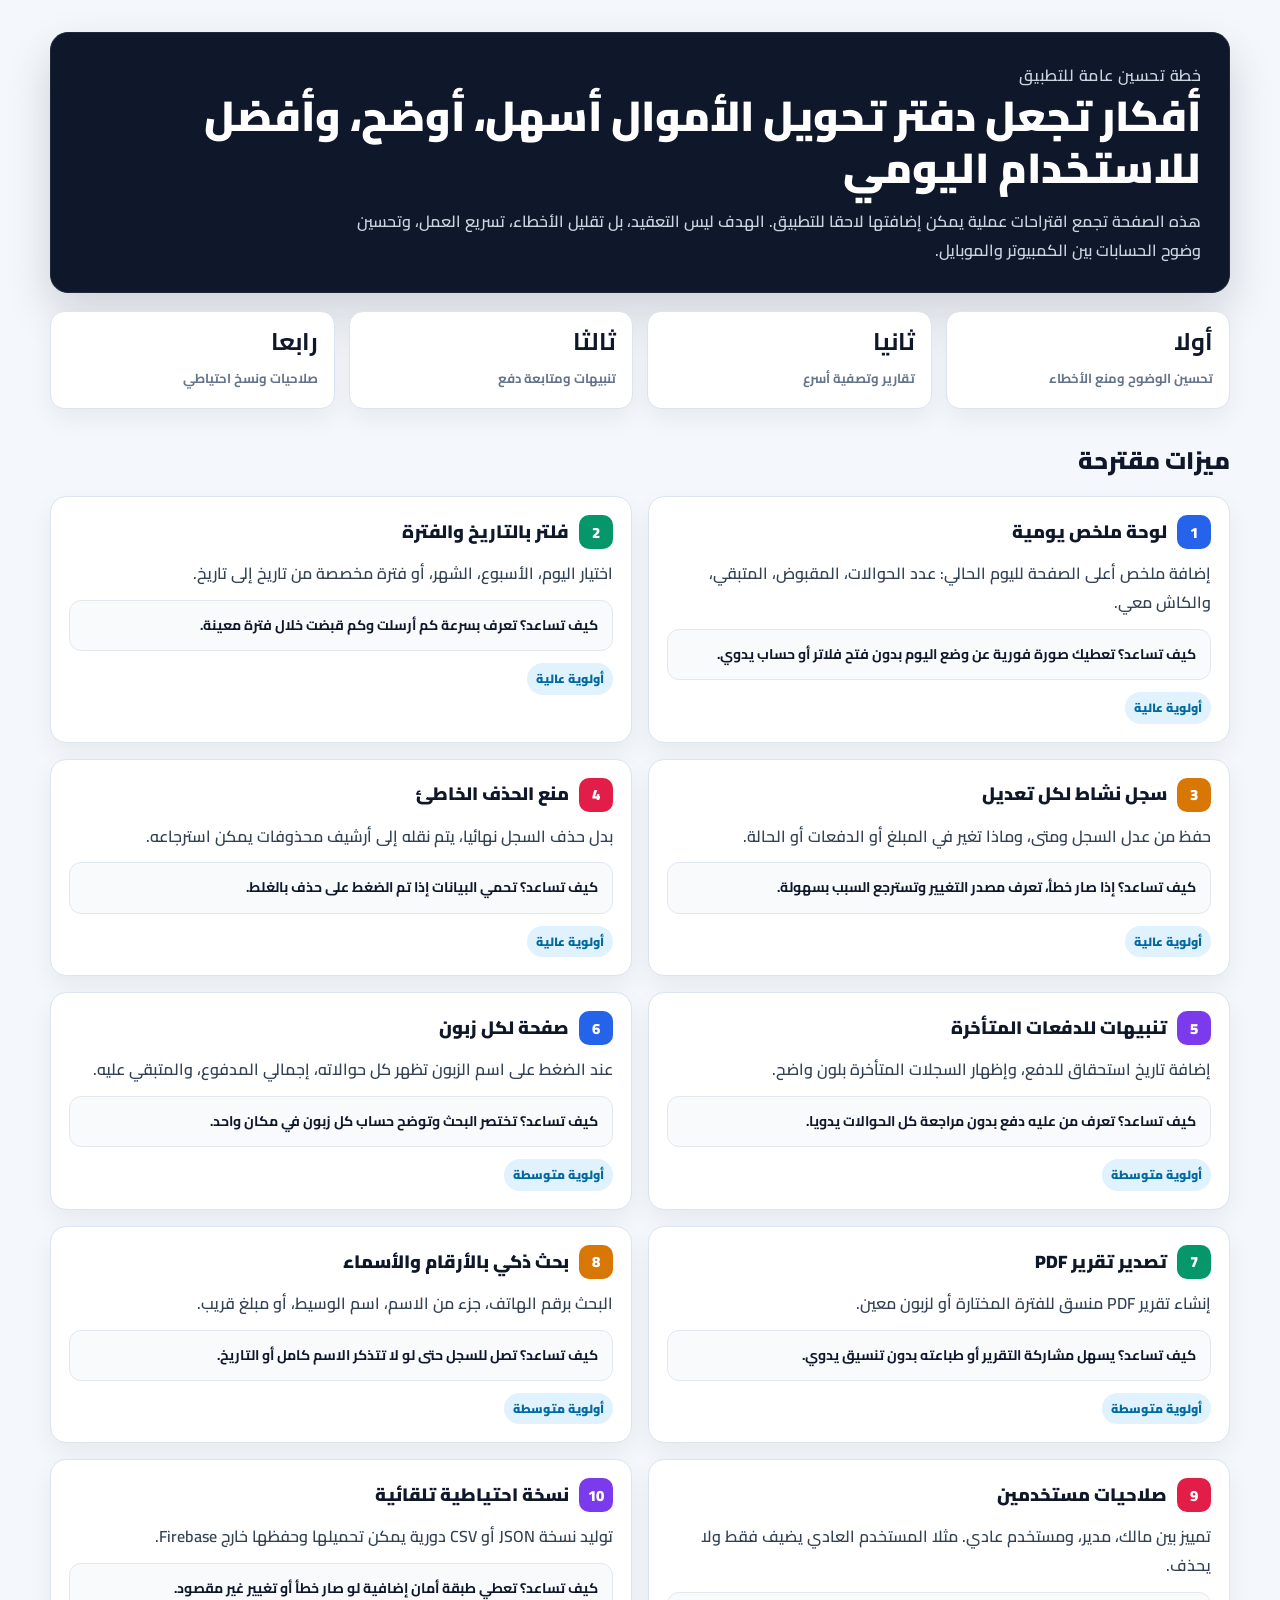
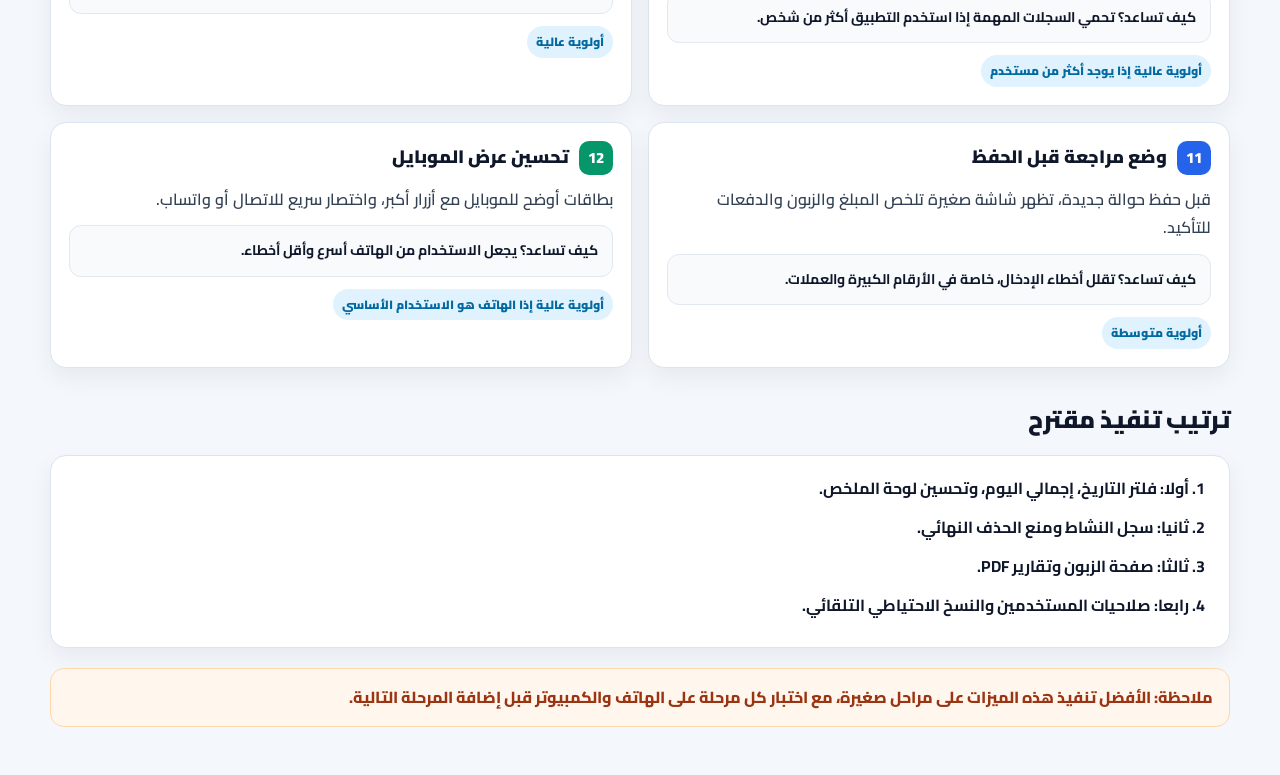
==== future-improvements.html @ 14aafd57 "Add future improvements ideas page" ====
<!DOCTYPE html>
<html lang="ar" dir="rtl">
<head>
    <meta charset="UTF-8">
    <meta name="viewport" content="width=device-width, initial-scale=1.0">
    <title>أفكار تطوير دفتر تحويل الأموال</title>
    <link rel="preconnect" href="https://fonts.googleapis.com">
    <link rel="preconnect" href="https://fonts.gstatic.com" crossorigin>
    <link href="https://fonts.googleapis.com/css2?family=Cairo:wght@400;600;700;800;900&display=swap" rel="stylesheet">
    <style>
        :root {
            --bg: #f4f7fb;
            --card: #ffffff;
            --ink: #0f172a;
            --muted: #64748b;
            --line: #dbe4f0;
            --blue: #2563eb;
            --emerald: #059669;
            --amber: #d97706;
            --rose: #e11d48;
            --violet: #7c3aed;
        }

        * { box-sizing: border-box; }
        body {
            margin: 0;
            font-family: "Cairo", Arial, sans-serif;
            background: var(--bg);
            color: var(--ink);
            line-height: 1.8;
        }

        .page {
            width: min(1180px, calc(100% - 32px));
            margin: 0 auto;
            padding: 32px 0 48px;
        }

        .hero {
            background: #0f172a;
            color: white;
            border-radius: 18px;
            padding: 28px;
            border: 1px solid #1e293b;
            box-shadow: 0 20px 45px rgba(15, 23, 42, .16);
        }

        .eyebrow {
            margin: 0 0 8px;
            color: #93c5fd;
            font-size: 13px;
            font-weight: 800;
            letter-spacing: .03em;
        }

        h1, h2, h3, p { margin-top: 0; }
        h1 {
            margin-bottom: 12px;
            font-size: clamp(26px, 4vw, 42px);
            line-height: 1.25;
            font-weight: 900;
        }

        .hero p {
            max-width: 860px;
            margin-bottom: 0;
            color: #cbd5e1;
            font-size: 16px;
            font-weight: 600;
        }

        .summary {
            display: grid;
            grid-template-columns: repeat(4, minmax(0, 1fr));
            gap: 14px;
            margin: 18px 0 24px;
        }

        .metric {
            background: var(--card);
            border: 1px solid var(--line);
            border-radius: 14px;
            padding: 16px;
            box-shadow: 0 10px 25px rgba(15, 23, 42, .06);
        }

        .metric strong {
            display: block;
            font-size: 24px;
            line-height: 1.2;
            margin-bottom: 6px;
        }

        .metric span {
            color: var(--muted);
            font-size: 13px;
            font-weight: 700;
        }

        .section-title {
            margin: 30px 0 14px;
            font-size: 24px;
            font-weight: 900;
        }

        .grid {
            display: grid;
            grid-template-columns: repeat(2, minmax(0, 1fr));
            gap: 16px;
        }

        .feature {
            background: var(--card);
            border: 1px solid var(--line);
            border-radius: 16px;
            padding: 18px;
            box-shadow: 0 10px 25px rgba(15, 23, 42, .06);
        }

        .feature h3 {
            display: flex;
            align-items: center;
            gap: 10px;
            margin-bottom: 10px;
            font-size: 18px;
            font-weight: 900;
        }

        .tag {
            display: inline-flex;
            align-items: center;
            justify-content: center;
            min-width: 34px;
            height: 34px;
            border-radius: 10px;
            color: white;
            font-size: 15px;
            font-weight: 900;
        }

        .blue { background: var(--blue); }
        .emerald { background: var(--emerald); }
        .amber { background: var(--amber); }
        .rose { background: var(--rose); }
        .violet { background: var(--violet); }

        .feature p {
            margin-bottom: 12px;
            color: #334155;
            font-weight: 600;
        }

        .helps {
            margin: 0;
            padding: 12px 14px;
            background: #f8fafc;
            border: 1px solid #e2e8f0;
            border-radius: 12px;
            color: #0f172a;
            font-size: 14px;
            font-weight: 700;
        }

        .priority {
            display: inline-block;
            margin-top: 12px;
            padding: 5px 9px;
            border-radius: 999px;
            background: #e0f2fe;
            color: #0369a1;
            font-size: 12px;
            font-weight: 900;
        }

        .roadmap {
            background: white;
            border: 1px solid var(--line);
            border-radius: 16px;
            padding: 18px;
            box-shadow: 0 10px 25px rgba(15, 23, 42, .06);
        }

        .roadmap ol {
            margin: 0;
            padding: 0 22px 0 0;
        }

        .roadmap li {
            margin-bottom: 10px;
            font-weight: 700;
        }

        .note {
            margin-top: 20px;
            padding: 14px 16px;
            border-radius: 14px;
            background: #fff7ed;
            border: 1px solid #fed7aa;
            color: #9a3412;
            font-weight: 800;
        }

        @media (max-width: 860px) {
            .summary, .grid { grid-template-columns: 1fr; }
            .page { width: min(100% - 22px, 1180px); padding-top: 18px; }
            .hero { padding: 22px; }
        }
    </style>
</head>
<body>
    <main class="page">
        <section class="hero">
            <p class="eyebrow">خطة تحسين عامة للتطبيق</p>
            <h1>أفكار تجعل دفتر تحويل الأموال أسهل، أوضح، وأفضل للاستخدام اليومي</h1>
            <p>
                هذه الصفحة تجمع اقتراحات عملية يمكن إضافتها لاحقا للتطبيق. الهدف ليس التعقيد، بل تقليل الأخطاء،
                تسريع العمل، وتحسين وضوح الحسابات بين الكمبيوتر والموبايل.
            </p>
        </section>

        <section class="summary" aria-label="ملخص الأولويات">
            <div class="metric">
                <strong>أولا</strong>
                <span>تحسين الوضوح ومنع الأخطاء</span>
            </div>
            <div class="metric">
                <strong>ثانيا</strong>
                <span>تقارير وتصفية أسرع</span>
            </div>
            <div class="metric">
                <strong>ثالثا</strong>
                <span>تنبيهات ومتابعة دفع</span>
            </div>
            <div class="metric">
                <strong>رابعا</strong>
                <span>صلاحيات ونسخ احتياطي</span>
            </div>
        </section>

        <h2 class="section-title">ميزات مقترحة</h2>

        <section class="grid">
            <article class="feature">
                <h3><span class="tag blue">1</span> لوحة ملخص يومية</h3>
                <p>إضافة ملخص أعلى الصفحة لليوم الحالي: عدد الحوالات، المقبوض، المتبقي، والكاش معي.</p>
                <div class="helps">كيف تساعد؟ تعطيك صورة فورية عن وضع اليوم بدون فتح فلاتر أو حساب يدوي.</div>
                <span class="priority">أولوية عالية</span>
            </article>

            <article class="feature">
                <h3><span class="tag emerald">2</span> فلتر بالتاريخ والفترة</h3>
                <p>اختيار اليوم، الأسبوع، الشهر، أو فترة مخصصة من تاريخ إلى تاريخ.</p>
                <div class="helps">كيف تساعد؟ تعرف بسرعة كم أرسلت وكم قبضت خلال فترة معينة.</div>
                <span class="priority">أولوية عالية</span>
            </article>

            <article class="feature">
                <h3><span class="tag amber">3</span> سجل نشاط لكل تعديل</h3>
                <p>حفظ من عدل السجل ومتى، وماذا تغير في المبلغ أو الدفعات أو الحالة.</p>
                <div class="helps">كيف تساعد؟ إذا صار خطأ، تعرف مصدر التغيير وتسترجع السبب بسهولة.</div>
                <span class="priority">أولوية عالية</span>
            </article>

            <article class="feature">
                <h3><span class="tag rose">4</span> منع الحذف الخاطئ</h3>
                <p>بدل حذف السجل نهائيا، يتم نقله إلى أرشيف محذوفات يمكن استرجاعه.</p>
                <div class="helps">كيف تساعد؟ تحمي البيانات إذا تم الضغط على حذف بالغلط.</div>
                <span class="priority">أولوية عالية</span>
            </article>

            <article class="feature">
                <h3><span class="tag violet">5</span> تنبيهات للدفعات المتأخرة</h3>
                <p>إضافة تاريخ استحقاق للدفع، وإظهار السجلات المتأخرة بلون واضح.</p>
                <div class="helps">كيف تساعد؟ تعرف من عليه دفع بدون مراجعة كل الحوالات يدويا.</div>
                <span class="priority">أولوية متوسطة</span>
            </article>

            <article class="feature">
                <h3><span class="tag blue">6</span> صفحة لكل زبون</h3>
                <p>عند الضغط على اسم الزبون تظهر كل حوالاته، إجمالي المدفوع، والمتبقي عليه.</p>
                <div class="helps">كيف تساعد؟ تختصر البحث وتوضح حساب كل زبون في مكان واحد.</div>
                <span class="priority">أولوية متوسطة</span>
            </article>

            <article class="feature">
                <h3><span class="tag emerald">7</span> تصدير تقرير PDF</h3>
                <p>إنشاء تقرير PDF منسق للفترة المختارة أو لزبون معين.</p>
                <div class="helps">كيف تساعد؟ يسهل مشاركة التقرير أو طباعته بدون تنسيق يدوي.</div>
                <span class="priority">أولوية متوسطة</span>
            </article>

            <article class="feature">
                <h3><span class="tag amber">8</span> بحث ذكي بالأرقام والأسماء</h3>
                <p>البحث برقم الهاتف، جزء من الاسم، اسم الوسيط، أو مبلغ قريب.</p>
                <div class="helps">كيف تساعد؟ تصل للسجل حتى لو لا تتذكر الاسم كامل أو التاريخ.</div>
                <span class="priority">أولوية متوسطة</span>
            </article>

            <article class="feature">
                <h3><span class="tag rose">9</span> صلاحيات مستخدمين</h3>
                <p>تمييز بين مالك، مدير، ومستخدم عادي. مثلا المستخدم العادي يضيف فقط ولا يحذف.</p>
                <div class="helps">كيف تساعد؟ تحمي السجلات المهمة إذا استخدم التطبيق أكثر من شخص.</div>
                <span class="priority">أولوية عالية إذا يوجد أكثر من مستخدم</span>
            </article>

            <article class="feature">
                <h3><span class="tag violet">10</span> نسخة احتياطية تلقائية</h3>
                <p>توليد نسخة JSON أو CSV دورية يمكن تحميلها وحفظها خارج Firebase.</p>
                <div class="helps">كيف تساعد؟ تعطي طبقة أمان إضافية لو صار خطأ أو تغيير غير مقصود.</div>
                <span class="priority">أولوية عالية</span>
            </article>

            <article class="feature">
                <h3><span class="tag blue">11</span> وضع مراجعة قبل الحفظ</h3>
                <p>قبل حفظ حوالة جديدة، تظهر شاشة صغيرة تلخص المبلغ والزبون والدفعات للتأكيد.</p>
                <div class="helps">كيف تساعد؟ تقلل أخطاء الإدخال، خاصة في الأرقام الكبيرة والعملات.</div>
                <span class="priority">أولوية متوسطة</span>
            </article>

            <article class="feature">
                <h3><span class="tag emerald">12</span> تحسين عرض الموبايل</h3>
                <p>بطاقات أوضح للموبايل مع أزرار أكبر، واختصار سريع للاتصال أو واتساب.</p>
                <div class="helps">كيف تساعد؟ يجعل الاستخدام من الهاتف أسرع وأقل أخطاء.</div>
                <span class="priority">أولوية عالية إذا الهاتف هو الاستخدام الأساسي</span>
            </article>
        </section>

        <h2 class="section-title">ترتيب تنفيذ مقترح</h2>
        <section class="roadmap">
            <ol>
                <li>أولا: فلتر التاريخ، إجمالي اليوم، وتحسين لوحة الملخص.</li>
                <li>ثانيا: سجل النشاط ومنع الحذف النهائي.</li>
                <li>ثالثا: صفحة الزبون وتقارير PDF.</li>
                <li>رابعا: صلاحيات المستخدمين والنسخ الاحتياطي التلقائي.</li>
            </ol>
        </section>

        <div class="note">
            ملاحظة: الأفضل تنفيذ هذه الميزات على مراحل صغيرة، مع اختبار كل مرحلة على الهاتف والكمبيوتر قبل إضافة المرحلة التالية.
        </div>
    </main>
</body>
</html>
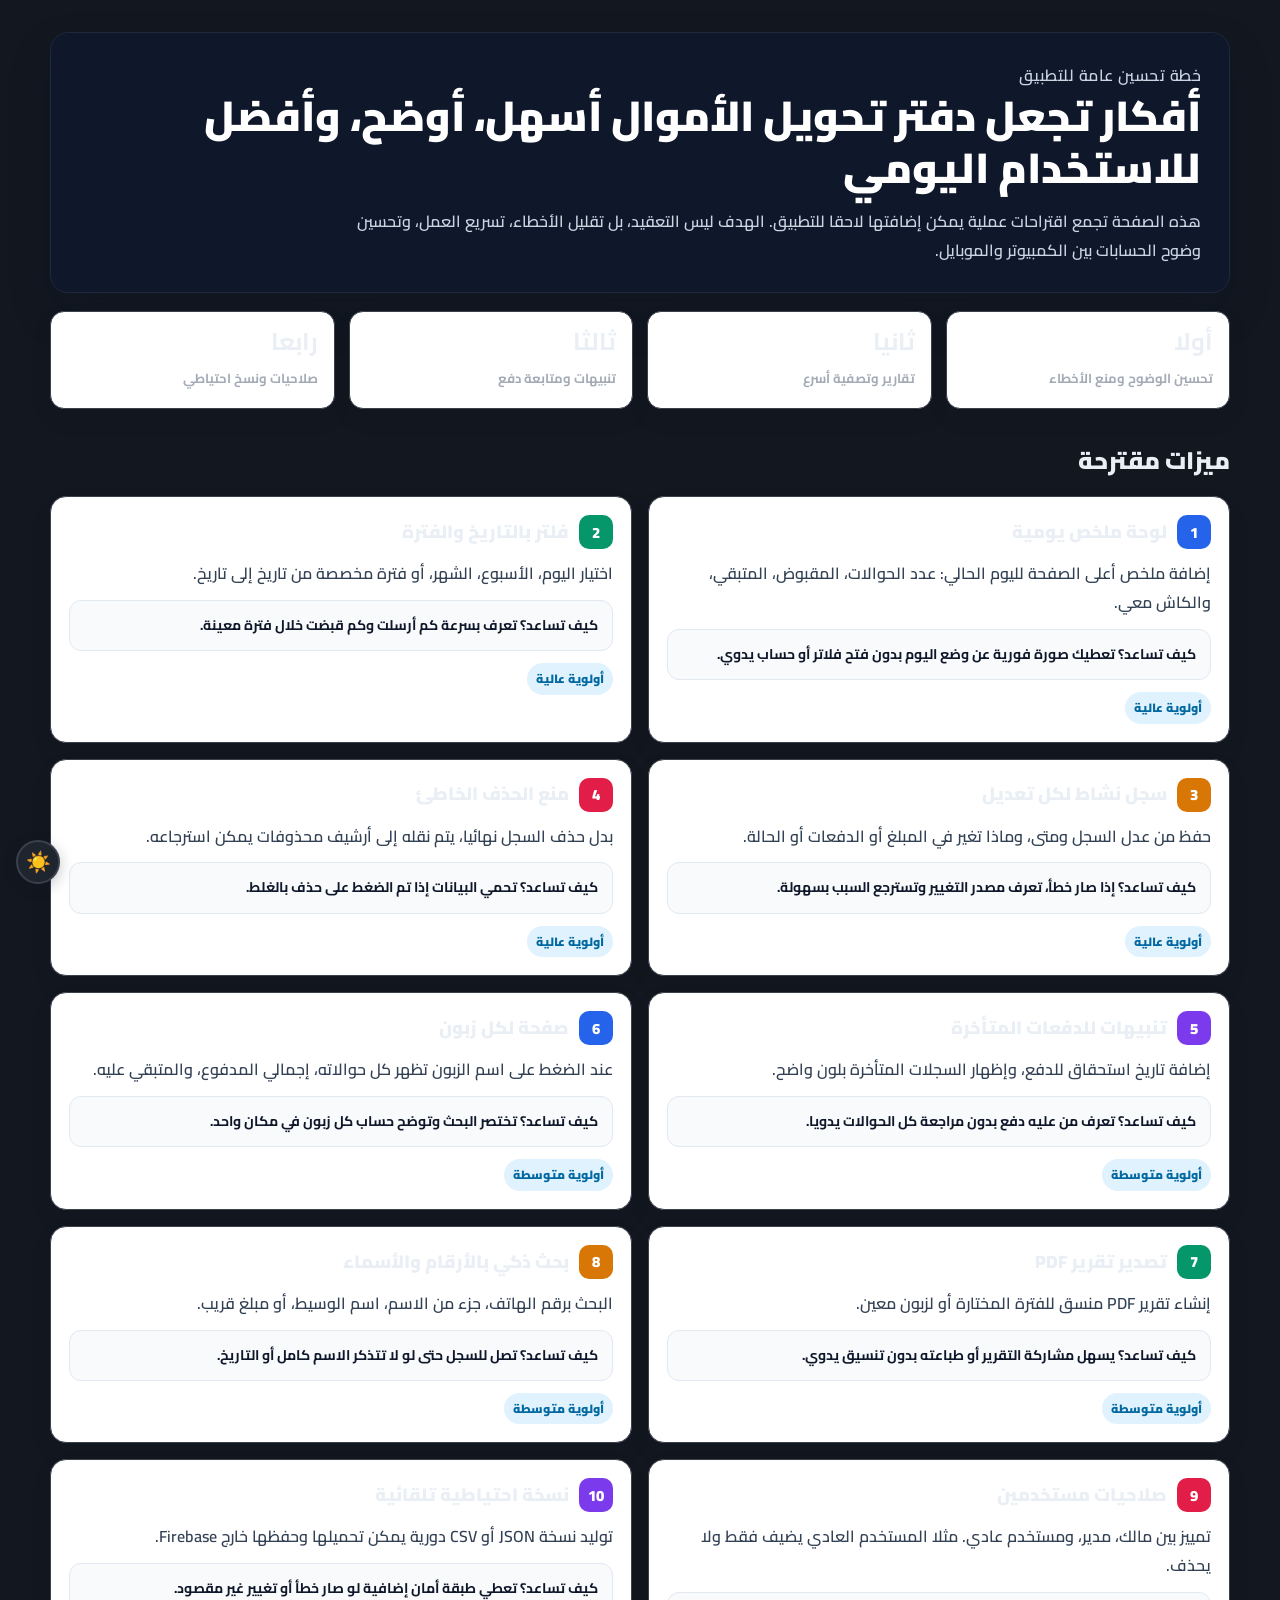
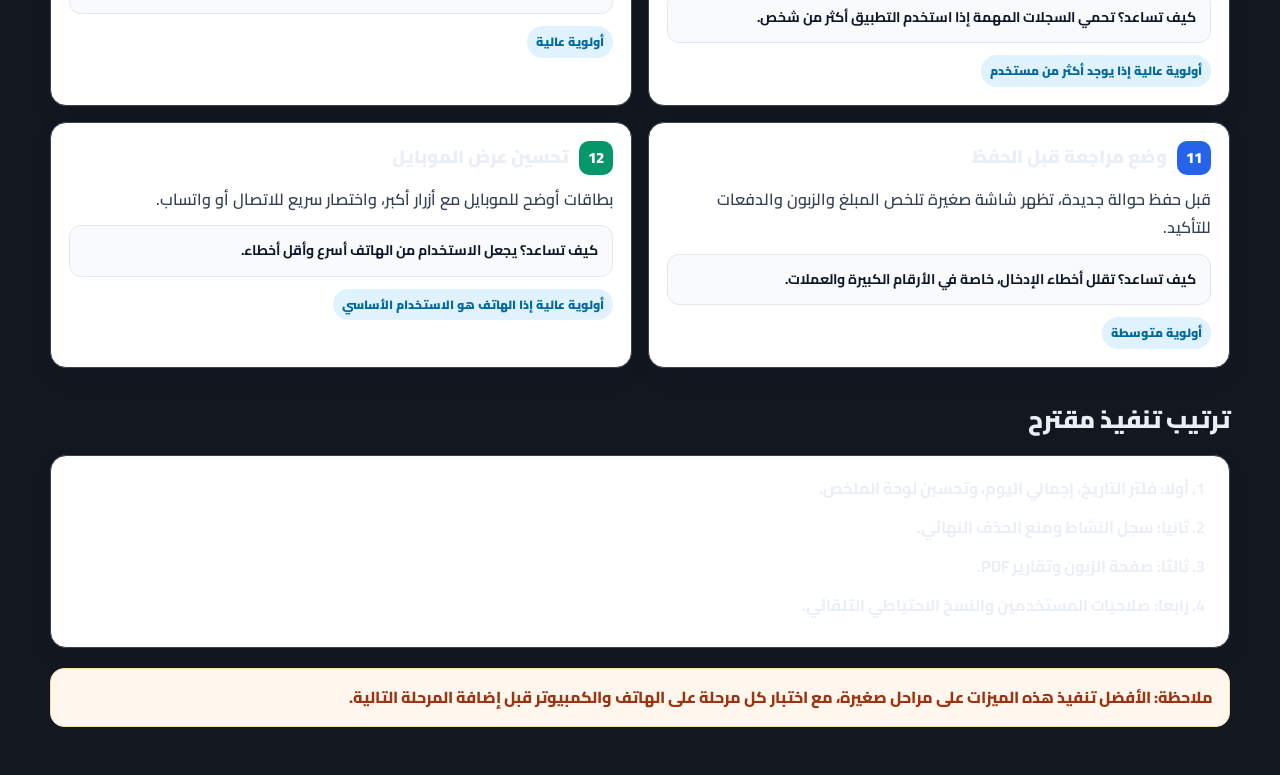
==== commit 6da3d3a9: "Add Nexus-AI light/dark theme with switch; add inline favicon - theme.css: Nexus-AI light (default) " ====
--- a/future-improvements.html
+++ b/future-improvements.html
@@ -3,6 +3,7 @@
 <head>
     <meta charset="UTF-8">
     <meta name="viewport" content="width=device-width, initial-scale=1.0">
+    <link rel="icon" href="data:image/svg+xml,%3Csvg xmlns=%27http://www.w3.org/2000/svg%27 viewBox=%270 0 100 100%27%3E%3Crect width=%27100%27 height=%27100%27 rx=%2722%27 fill=%27%2310b981%27/%3E%3Ctext x=%2750%27 y=%2772%27 font-size=%2770%27 text-anchor=%27middle%27 fill=%27white%27%3E%E2%82%AC%3C/text%3E%3C/svg%3E">
     <title>أفكار تطوير دفتر تحويل الأموال</title>
     <link rel="preconnect" href="https://fonts.googleapis.com">
     <link rel="preconnect" href="https://fonts.gstatic.com" crossorigin>
@@ -206,6 +207,8 @@
             .hero { padding: 22px; }
         }
     </style>
+    <link rel="stylesheet" href="./theme.css">
+    <script src="./theme.js"></script>
 </head>
 <body>
     <main class="page">
--- a/theme.css
+++ b/theme.css
@@ -0,0 +1,186 @@
+/* ==========================================================================
+   Theme: Nexus-AI (light default + dark), sky-blue accent.
+
+   HOW IT IS CONTROLLED
+   - Same structure as Nexus-AI css/style.css: light tokens in :root, dark tokens
+     in html[data-theme="dark"]. The "Nexus-AI base palette" tokens below are
+     copied from there; to follow a Nexus-AI palette change, paste its two
+     blocks over the ones here. Everything else on the page derives from tokens.
+   - theme.js sets data-theme and injects the switch (remembered in localStorage).
+   - Screen only: printed receipts and reports keep their own white styling.
+   ========================================================================== */
+@media screen {
+  /* ---------- LIGHT (default) ---------- */
+  :root {
+    /* Nexus-AI base palette (light) */
+    --bg:        oklch(0.98 0.005 255);
+    --bg-2:      oklch(0.965 0.006 255);
+    --panel:     oklch(1 0 0);
+    --panel-2:   oklch(0.95 0.008 255);
+    --text:      oklch(0.26 0.03 260);
+    --muted:     oklch(0.47 0.03 260);
+    --dim:       oklch(0.62 0.025 260);
+    --line:      oklch(0.90 0.012 255);
+    --line-soft: oklch(0.94 0.008 255);
+    --accent:    oklch(0.70 0.14 233);
+    --accent-2:  oklch(0.60 0.14 233);
+    --accent-bg: oklch(0.70 0.14 233 / 0.14);
+    --warm-ink:  oklch(0.99 0.01 255);
+
+    /* App-only tokens (light) */
+    --accent-solid: oklch(0.55 0.14 233);
+    --accent-line:  oklch(0.70 0.14 233 / 0.45);
+    --chrome-bg:    oklch(0.26 0.03 260);   /* header + table head */
+    --chrome-btn:   oklch(0.33 0.03 260);
+    --chrome-btn-2: oklch(0.40 0.03 260);
+    --chrome-line:  oklch(0.42 0.03 260);
+    --chrome-text:  oklch(0.94 0.01 255);
+    --chrome-muted: oklch(0.80 0.02 258);
+    --ok-bg:   oklch(0.95 0.05 160);  --ok-line:   oklch(0.84 0.09 160);  --ok-text:   oklch(0.40 0.11 160);
+    --warn-bg: oklch(0.96 0.06 85);   --warn-line: oklch(0.84 0.11 80);   --warn-text: oklch(0.45 0.11 70);
+    --bad-bg:  oklch(0.95 0.04 20);   --bad-line:  oklch(0.84 0.09 20);   --bad-text:  oklch(0.46 0.16 22);
+    --priv-bg: oklch(0.95 0.04 300);  --priv-line: oklch(0.84 0.09 300);  --priv-text: oklch(0.42 0.14 300);
+    color-scheme: light;
+  }
+
+  /* ---------- DARK (Nexus-AI dark) ---------- */
+  html[data-theme="dark"] {
+    /* Nexus-AI base palette (dark) */
+    --bg:        oklch(0.205 0.018 260);
+    --bg-2:      oklch(0.238 0.020 260);
+    --panel:     oklch(0.262 0.022 260);
+    --panel-2:   oklch(0.300 0.024 260);
+    --text:      oklch(0.95 0.010 255);
+    --muted:     oklch(0.74 0.018 258);
+    --dim:       oklch(0.60 0.018 258);
+    --line:      oklch(0.375 0.020 260);
+    --line-soft: oklch(0.320 0.016 260);
+    --accent:    oklch(0.74 0.15 233);
+    --accent-2:  oklch(0.64 0.15 233);
+    --accent-bg: oklch(0.74 0.15 233 / 0.18);
+    --warm-ink:  oklch(0.16 0.02 260);
+
+    /* App-only tokens (dark) */
+    --accent-solid: oklch(0.52 0.14 233);
+    --accent-line:  oklch(0.74 0.15 233 / 0.45);
+    --chrome-bg:    oklch(0.238 0.020 260);
+    --chrome-btn:   oklch(0.262 0.022 260);
+    --chrome-btn-2: oklch(0.300 0.024 260);
+    --chrome-line:  oklch(0.375 0.020 260);
+    --chrome-text:  oklch(0.95 0.010 255);
+    --chrome-muted: oklch(0.74 0.018 258);
+    --ok-bg:   oklch(0.36 0.07 160 / 0.55);  --ok-line:   oklch(0.52 0.10 160 / 0.6);  --ok-text:   oklch(0.84 0.14 160);
+    --warn-bg: oklch(0.36 0.07 75 / 0.55);   --warn-line: oklch(0.55 0.11 75 / 0.6);   --warn-text: oklch(0.86 0.14 80);
+    --bad-bg:  oklch(0.34 0.09 20 / 0.55);   --bad-line:  oklch(0.52 0.13 20 / 0.6);   --bad-text:  oklch(0.82 0.14 22);
+    --priv-bg: oklch(0.35 0.08 300 / 0.55);  --priv-line: oklch(0.52 0.11 300 / 0.6);  --priv-text: oklch(0.85 0.12 300);
+    color-scheme: dark;
+  }
+
+  /* ======================================================================
+     Rules below only use tokens, so they work for both themes.
+     ====================================================================== */
+
+  /* ---------- Page + scrollbars ---------- */
+  html, body, body.bg-slate-100 { background: var(--bg) !important; color: var(--text) !important; }
+  ::-webkit-scrollbar-track { background: var(--bg-2) !important; }
+  ::-webkit-scrollbar-thumb { background: var(--line) !important; }
+  ::-webkit-scrollbar-thumb:hover { background: var(--dim) !important; }
+
+  /* ---------- Surfaces ---------- */
+  .bg-white { background-color: var(--panel) !important; }
+  .bg-slate-50 { background-color: var(--bg-2) !important; }
+  .bg-slate-100, .bg-slate-100\/80 { background-color: var(--panel-2) !important; }
+  .bg-slate-200 { background-color: var(--line-soft) !important; }
+  .bg-slate-300 { background-color: var(--line) !important; }
+  /* header + table head + their buttons */
+  .bg-slate-900 { background-color: var(--chrome-bg) !important; }
+  .bg-slate-800 { background-color: var(--chrome-btn) !important; }
+  .bg-slate-700 { background-color: var(--chrome-btn-2) !important; }
+  .hover\:bg-slate-700:hover, .hover\:bg-slate-800:hover { background-color: var(--chrome-btn-2) !important; }
+  .text-slate-200 { color: var(--chrome-text) !important; }
+  .text-slate-300 { color: var(--chrome-muted) !important; }
+  .border-slate-700, .border-slate-800 { border-color: var(--chrome-line) !important; }
+
+  /* ---------- Text ---------- */
+  .text-slate-950, .text-slate-900, .text-slate-800 { color: var(--text) !important; }
+  .text-slate-700, .text-slate-600, .text-slate-500 { color: var(--muted) !important; }
+  .text-slate-400 { color: var(--dim) !important; }
+
+  /* ---------- Borders ---------- */
+  .border-slate-100, .divide-slate-100 > * + * { border-color: var(--line-soft) !important; }
+  .border-slate-200, .border-slate-300 { border-color: var(--line) !important; }
+
+  /* ---------- Inputs ---------- */
+  input, select, textarea { color: var(--text); }
+  input.bg-white, select.bg-white, textarea.bg-white { background-color: var(--bg-2) !important; }
+  input::placeholder, textarea::placeholder { color: var(--dim) !important; }
+  select option { background: var(--panel); color: var(--text); }
+
+  /* ---------- Accent (was emerald): buttons, focus, highlights ---------- */
+  .bg-emerald-400, .bg-emerald-500, .bg-green-500 { background-color: var(--accent) !important; }
+  .bg-emerald-600, .bg-emerald-700, .bg-green-600 { background-color: var(--accent-solid) !important; }
+  .bg-emerald-500\/20 { background-color: var(--accent-bg) !important; }
+  .hover\:bg-emerald-400:hover, .hover\:bg-emerald-500:hover { background-color: var(--accent-2) !important; }
+  .hover\:bg-emerald-600:hover, .hover\:bg-emerald-700:hover { background-color: var(--accent-solid) !important; }
+  .bg-emerald-400.text-slate-950, .bg-emerald-500.text-slate-950, .bg-green-500.text-slate-950,
+  .bg-emerald-400.text-white, .bg-emerald-500.text-white { color: var(--warm-ink) !important; }
+  .bg-emerald-600.text-white, .bg-emerald-700.text-white, .bg-green-600.text-white { color: #fff !important; }
+  .text-emerald-300, .text-emerald-400, .text-cyan-300, .text-cyan-400, .text-cyan-600 { color: var(--accent) !important; }
+  .border-emerald-500, .border-emerald-500\/40, .focus\:border-emerald-500:focus { border-color: var(--accent) !important; }
+  .ring-emerald-500, .focus\:ring-emerald-500:focus { --tw-ring-color: var(--accent) !important; }
+  .ring-sky-400 { --tw-ring-color: var(--accent) !important; }
+  .hover\:text-emerald-700:hover, .hover\:text-emerald-600:hover { color: var(--accent-solid) !important; }
+
+  /* ---------- Success tints (paid / complete) ---------- */
+  .bg-emerald-50, .bg-emerald-100 { background-color: var(--ok-bg) !important; }
+  .text-emerald-100, .text-emerald-600, .text-emerald-700, .text-emerald-800, .text-emerald-950 { color: var(--ok-text) !important; }
+  .border-emerald-100, .border-emerald-200, .border-emerald-300 { border-color: var(--ok-line) !important; }
+  .hover\:bg-emerald-50:hover, .hover\:bg-emerald-100:hover { background-color: var(--ok-bg) !important; }
+
+  /* ---------- Warning tints (remaining) ---------- */
+  .bg-amber-50, .bg-amber-100 { background-color: var(--warn-bg) !important; }
+  .bg-amber-700, .bg-amber-800 { background-color: oklch(0.50 0.12 70) !important; }
+  .text-amber-100, .text-amber-300, .text-amber-400, .text-amber-600, .text-amber-700, .text-amber-800 { color: var(--warn-text) !important; }
+  .border-amber-100, .border-amber-200, .border-amber-300 { border-color: var(--warn-line) !important; }
+
+  /* ---------- Danger tints ---------- */
+  .bg-red-50, .bg-red-100, .bg-rose-50, .bg-rose-100 { background-color: var(--bad-bg) !important; }
+  .text-red-100, .text-red-500, .text-red-600, .text-red-700, .text-rose-700 { color: var(--bad-text) !important; }
+  .border-red-200, .border-rose-100, .border-rose-200 { border-color: var(--bad-line) !important; }
+  .hover\:bg-red-50:hover, .hover\:bg-rose-50:hover { background-color: var(--bad-bg) !important; }
+  .hover\:text-red-600:hover, .hover\:text-red-700:hover { color: var(--bad-text) !important; }
+
+  /* ---------- Info tints (blue / indigo / sky) ---------- */
+  .bg-blue-50, .bg-blue-100, .bg-indigo-50, .bg-indigo-100, .bg-sky-50, .bg-sky-100 { background-color: var(--accent-bg) !important; }
+  .bg-blue-700, .bg-blue-800, .bg-sky-500, .bg-sky-600 { background-color: var(--accent-solid) !important; }
+  .text-blue-100, .text-blue-700, .text-indigo-600, .text-indigo-700, .text-sky-700, .text-sky-800, .text-sky-950 { color: var(--accent-solid) !important; }
+  .border-blue-100, .border-indigo-100, .border-indigo-200, .border-sky-100, .border-sky-200, .border-sky-500 { border-color: var(--accent-line) !important; }
+  .hover\:bg-blue-100:hover, .hover\:bg-blue-50:hover, .hover\:bg-violet-50:hover, .hover\:bg-violet-100:hover { background-color: var(--accent-bg) !important; }
+  .hover\:text-blue-700:hover, .hover\:text-violet-700:hover { color: var(--accent-solid) !important; }
+
+  /* ---------- Private (violet) tints ---------- */
+  .bg-violet-50, .bg-violet-100 { background-color: var(--priv-bg) !important; }
+  .bg-violet-700, .bg-violet-800 { background-color: oklch(0.48 0.14 300) !important; }
+  .text-violet-100, .text-violet-300, .text-violet-400, .text-violet-500, .text-violet-700, .text-violet-800 { color: var(--priv-text) !important; }
+  .border-violet-200, .border-violet-300 { border-color: var(--priv-line) !important; }
+  .ring-violet-400, .ring-violet-500, .focus\:ring-violet-500:focus { --tw-ring-color: oklch(0.65 0.14 300) !important; }
+
+  /* ---------- Colored icons/text sitting on the dark header + table head stay bright ---------- */
+  header .text-amber-300, header .text-amber-400 { color: oklch(0.85 0.14 80) !important; }
+  header .text-violet-300, header .text-violet-400, thead .text-violet-300 { color: oklch(0.86 0.11 300) !important; }
+  header .text-red-100, header .text-red-500 { color: oklch(0.82 0.14 22) !important; }
+
+  /* ---------- Hover states on neutrals ---------- */
+  .hover\:bg-slate-50:hover, .hover\:bg-slate-100:hover, .hover\:bg-slate-200:hover { background-color: var(--panel-2) !important; }
+  .hover\:text-slate-600:hover, .hover\:text-slate-700:hover, .hover\:text-slate-900:hover { color: var(--text) !important; }
+
+  /* ---------- The page's own small CSS rules ---------- */
+  .filter-select-icon { color: var(--muted) !important; }
+  .filter-status .filter-select-icon { color: var(--accent-solid) !important; background: var(--accent-bg) !important; }
+  .filter-sort .filter-select-icon { color: var(--priv-text) !important; background: var(--priv-bg) !important; }
+
+  /* ---------- Theme switch button ---------- */
+  .theme-toggle { position: fixed; bottom: 1rem; left: 1rem; z-index: 45; width: 2.75rem; height: 2.75rem; border-radius: 9999px; border: 2px solid var(--line); background: var(--panel); color: var(--text); font-size: 1.25rem; line-height: 1; cursor: pointer; box-shadow: 0 4px 14px oklch(0.2 0.03 260 / 0.25); display: flex; align-items: center; justify-content: center; }
+  .theme-toggle:hover { border-color: var(--accent); transform: scale(1.06); }
+}
+@media print { .theme-toggle { display: none !important; } }
